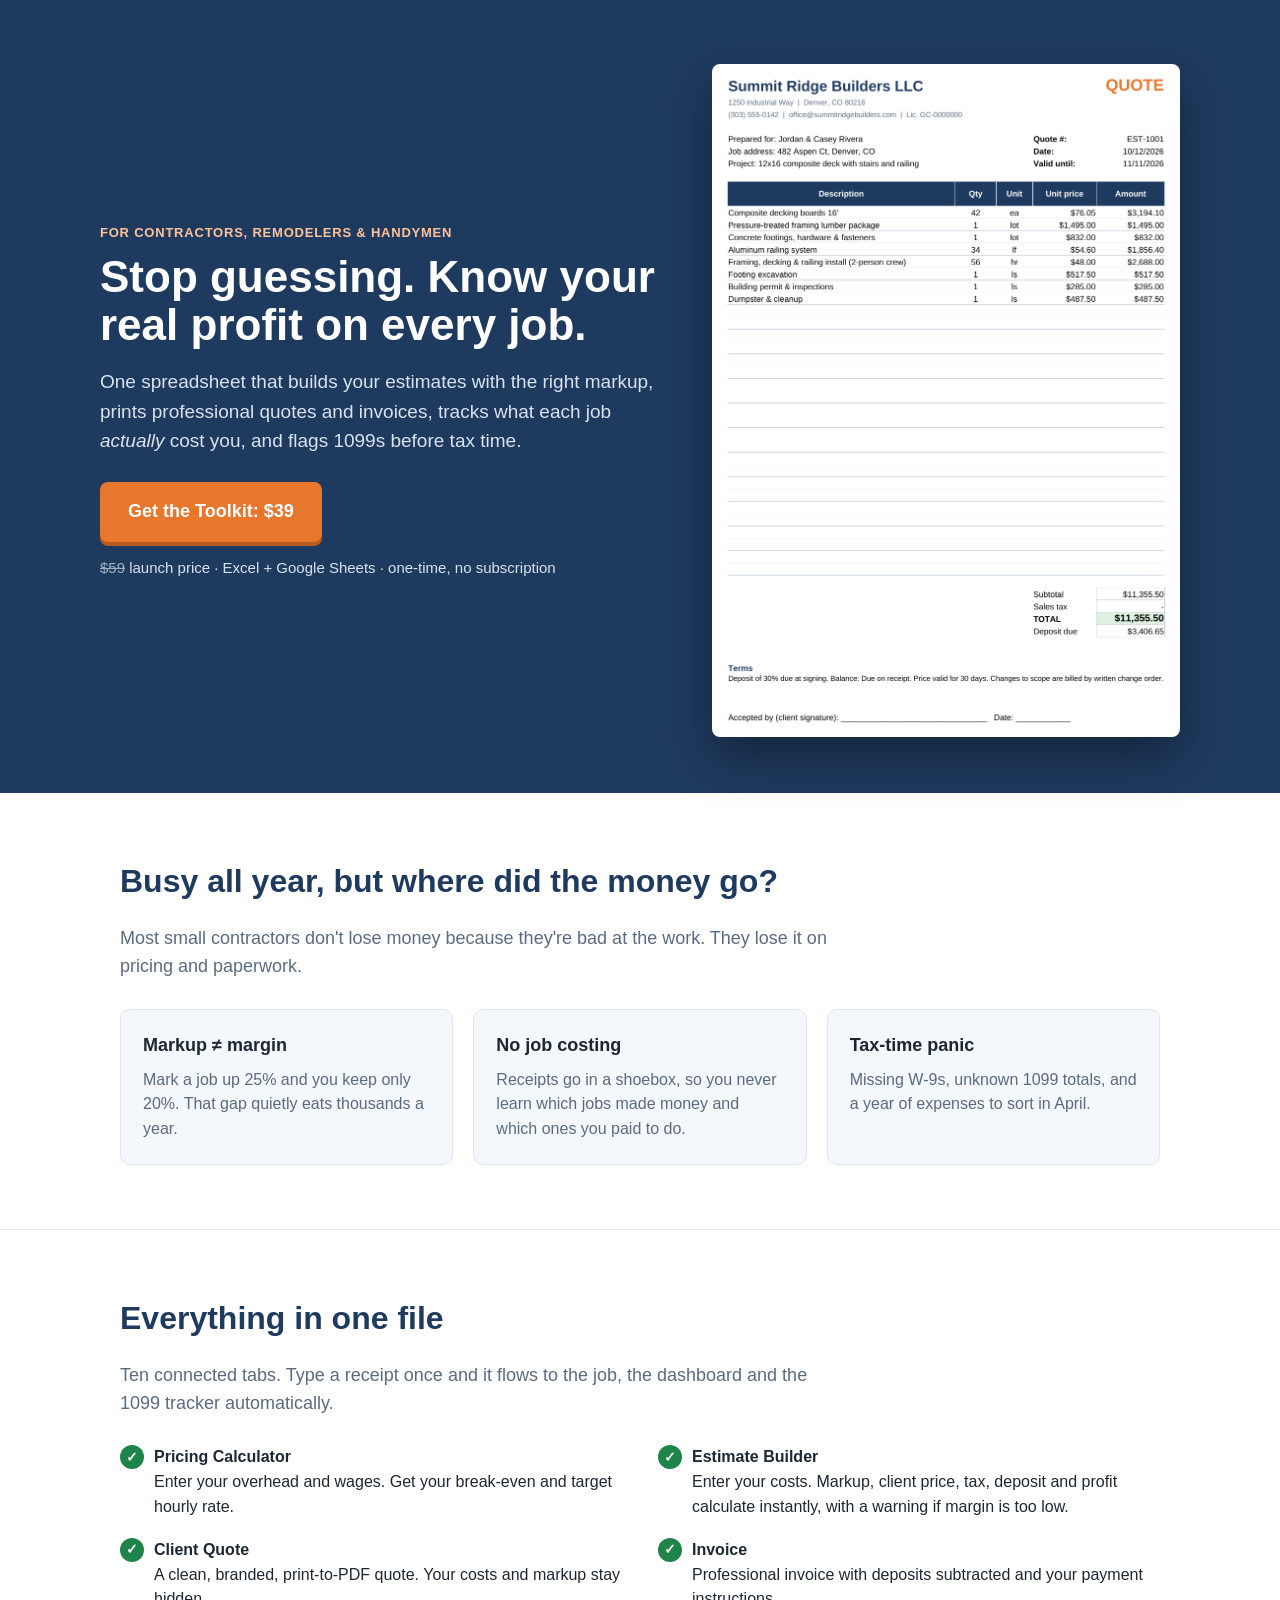
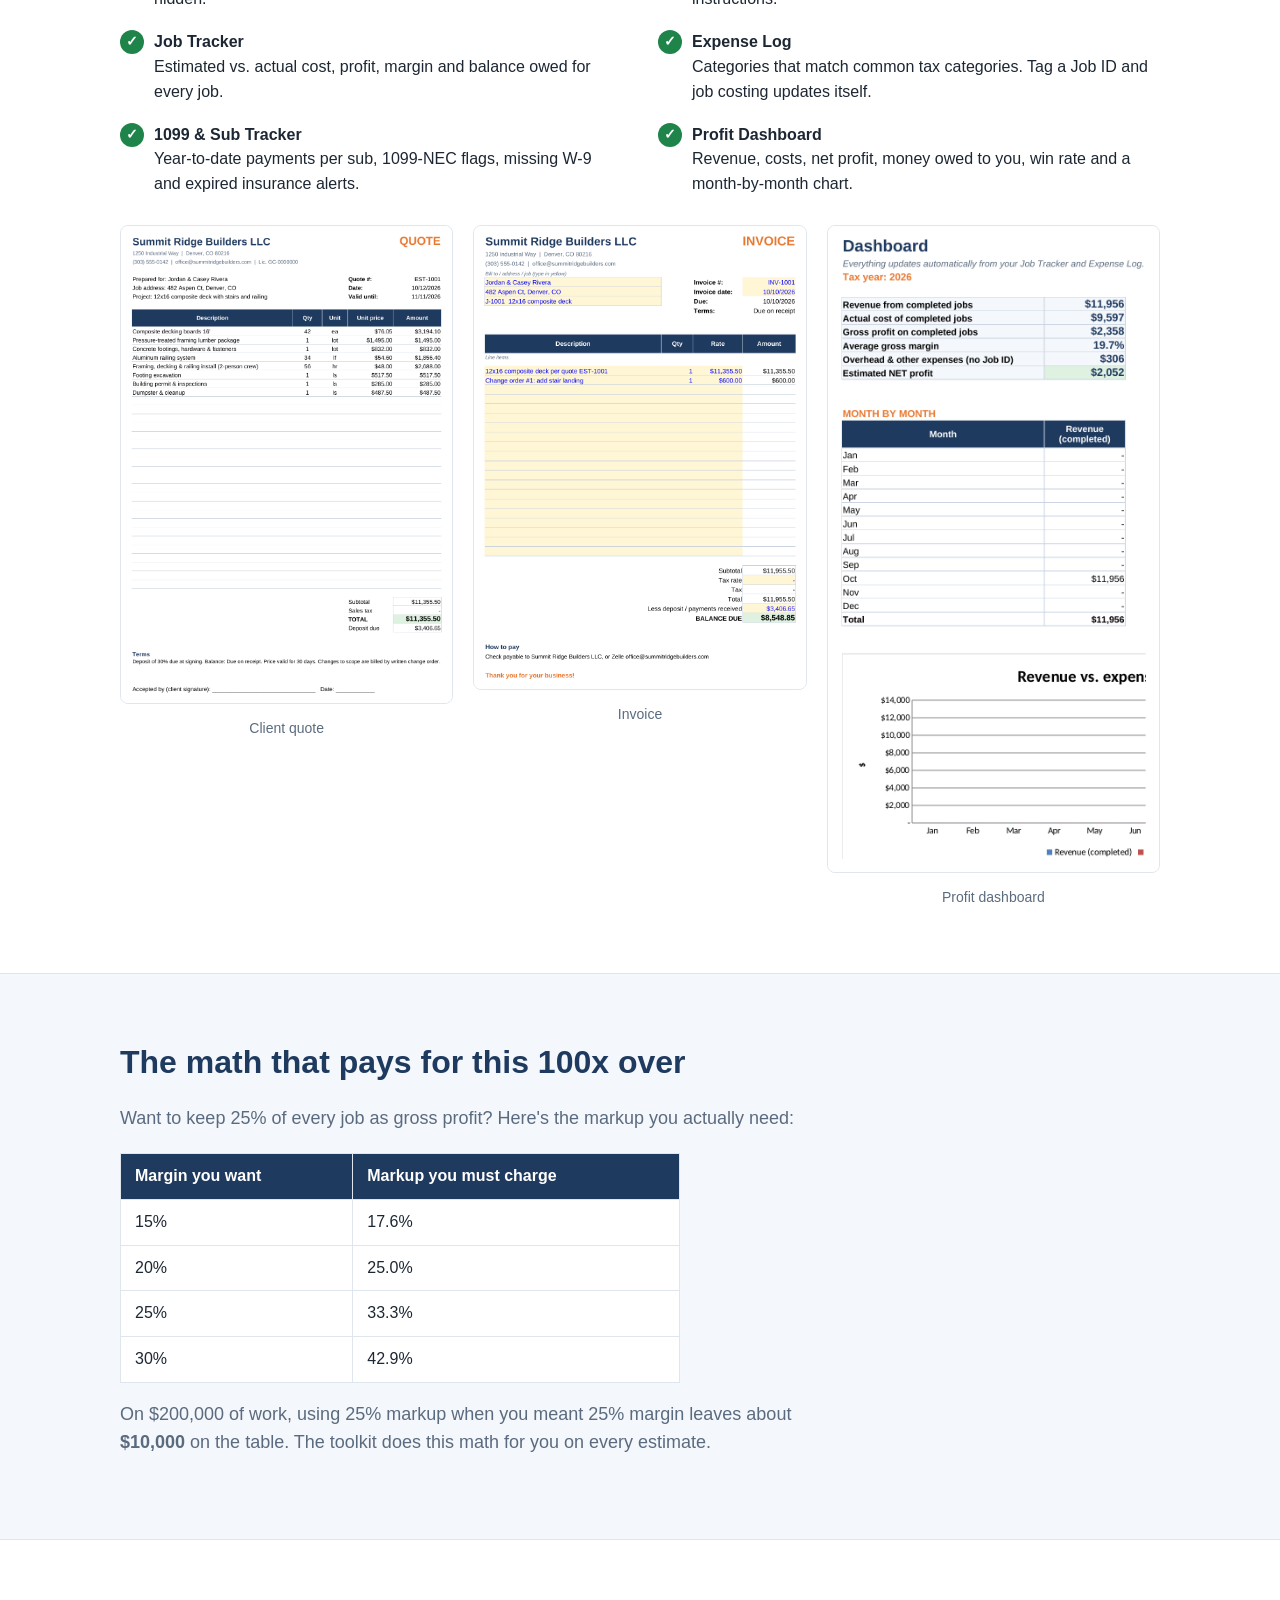
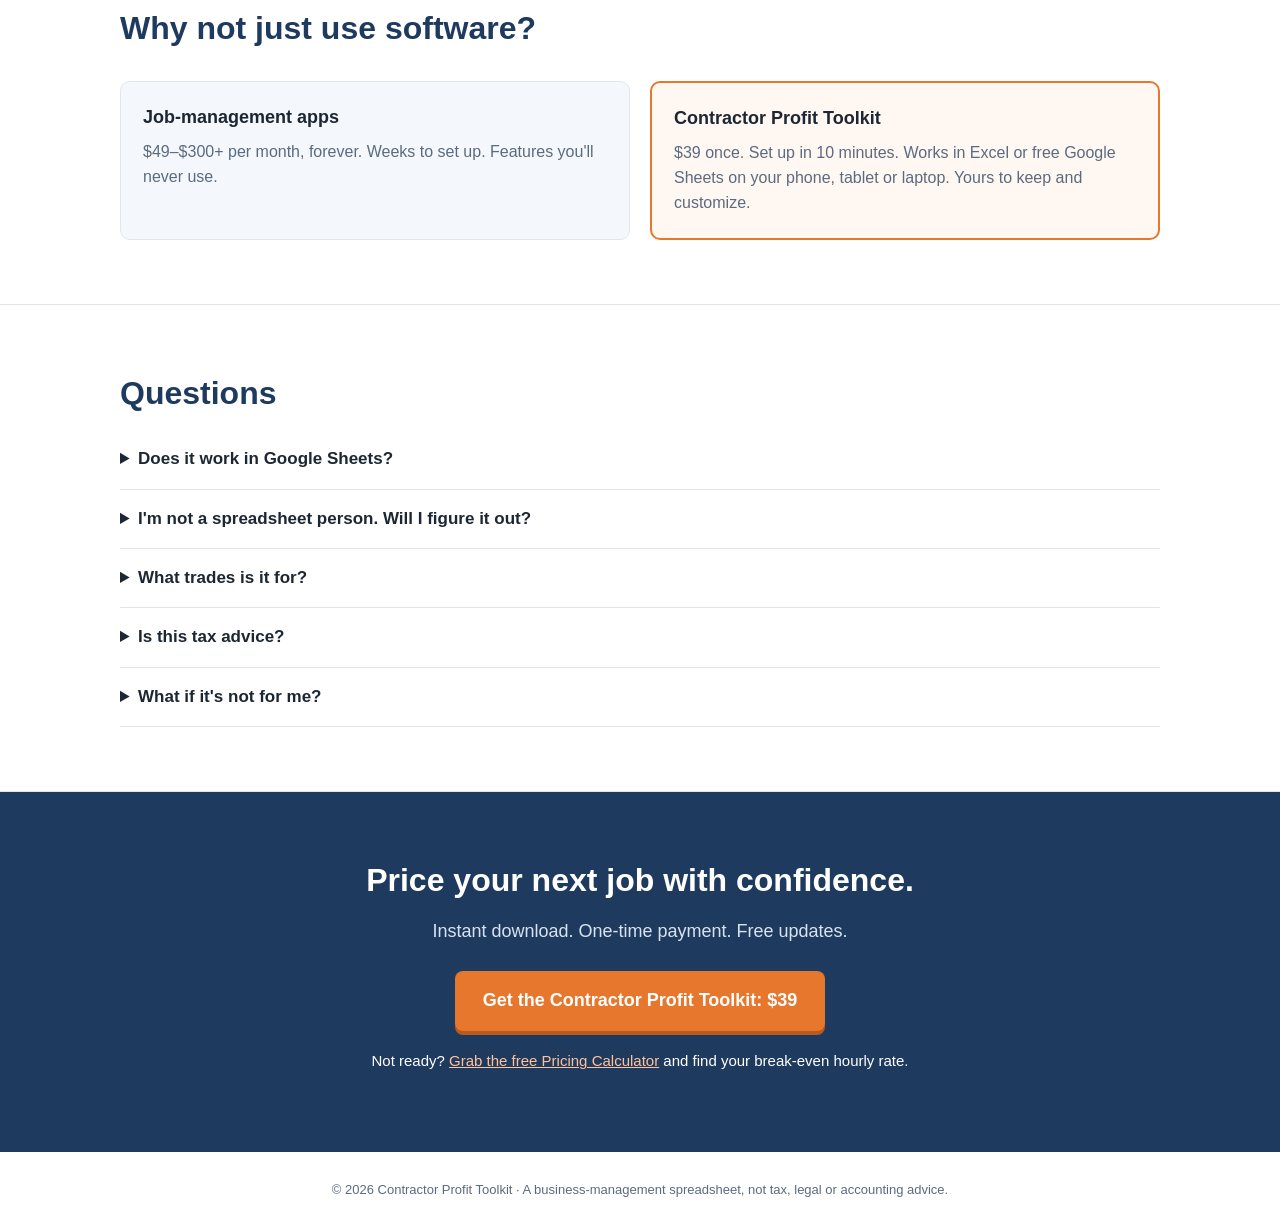
==== index.html @ 3cb9e43a "Add Contractor Profit Toolkit landing page Co-Authored-By: Claude Opus 5.5 <noreply@anthropic.com> C" ====
<!doctype html>
<html lang="en">
<head>
<meta charset="utf-8">
<meta name="viewport" content="width=device-width, initial-scale=1">
<title>Contractor Estimate &amp; Job Costing Spreadsheet (Excel + Google Sheets) | Contractor Profit Toolkit</title>
<meta name="description" content="Estimate builder with automatic markup, print-ready quotes and invoices, job costing, expense log, 1099 tracker and profit dashboard for contractors and handymen. Excel and Google Sheets. No monthly fee.">
<meta property="og:title" content="Contractor Profit Toolkit: know your real profit on every job">
<meta property="og:description" content="Estimates, quotes, invoices, job costing and 1099 tracking in one spreadsheet. Excel + Google Sheets. One-time price, no subscription.">
<meta property="og:image" content="img/cover.png">
<meta name="twitter:card" content="summary_large_image">
<style>
  :root{--navy:#1F3A5F;--orange:#E8772E;--ink:#1d2733;--muted:#5b6b7f;--bg:#ffffff;--soft:#f4f7fb;--line:#dfe6ee;--green:#1e8449}
  *{box-sizing:border-box}
  body{margin:0;font-family:-apple-system,BlinkMacSystemFont,"Segoe UI",Roboto,Arial,sans-serif;color:var(--ink);background:var(--bg);line-height:1.55}
  .wrap{max-width:1080px;margin:0 auto;padding:0 20px}
  header{background:var(--navy);color:#fff}
  .hero{display:grid;grid-template-columns:1.1fr .9fr;gap:40px;align-items:center;padding:64px 0 56px}
  .eyebrow{color:#ffc39b;font-weight:700;letter-spacing:.06em;text-transform:uppercase;font-size:13px}
  h1{font-size:44px;line-height:1.1;margin:10px 0 18px}
  .sub{font-size:19px;color:#d9e3ef;margin:0 0 26px}
  .btn{display:inline-block;background:var(--orange);color:#fff;text-decoration:none;font-weight:700;font-size:18px;padding:16px 28px;border-radius:8px;box-shadow:0 4px 0 #b95a1f}
  .btn:hover{filter:brightness(1.06)}
  .price{margin-top:14px;font-size:15px;color:#d9e3ef}
  .price s{opacity:.7}
  .hero img{width:100%;border-radius:8px;box-shadow:0 20px 50px rgba(0,0,0,.35);background:#fff}
  section{padding:64px 0;border-bottom:1px solid var(--line)}
  h2{font-size:32px;margin:0 0 12px;color:var(--navy)}
  .lead{font-size:18px;color:var(--muted);max-width:720px}
  .pain{display:grid;grid-template-columns:repeat(3,1fr);gap:20px;margin-top:28px}
  .card{background:var(--soft);border:1px solid var(--line);border-radius:10px;padding:22px}
  .card h3{margin:0 0 8px;font-size:18px}
  .card p{margin:0;color:var(--muted)}
  .feat{display:grid;grid-template-columns:repeat(2,1fr);gap:18px 36px;margin-top:28px}
  .feat div{padding-left:34px;position:relative}
  .feat div:before{content:"✓";position:absolute;left:0;top:0;color:#fff;background:var(--green);width:24px;height:24px;border-radius:50%;display:grid;place-items:center;font-weight:700;font-size:14px}
  .feat b{display:block}
  .shots{display:grid;grid-template-columns:repeat(3,1fr);gap:20px;margin-top:28px}
  .shots figure{margin:0}
  .shots img{width:100%;border:1px solid var(--line);border-radius:8px}
  .shots figcaption{font-size:14px;color:var(--muted);margin-top:6px;text-align:center}
  .math{background:var(--soft)}
  .math table{border-collapse:collapse;margin-top:20px;font-size:16px;width:100%;max-width:560px}
  .math td,.math th{border:1px solid var(--line);padding:10px 14px;text-align:left;background:#fff}
  .math th{background:var(--navy);color:#fff}
  .compare{display:grid;grid-template-columns:1fr 1fr;gap:20px;margin-top:28px}
  .compare .card.us{border:2px solid var(--orange);background:#fff7f1}
  .faq details{border-bottom:1px solid var(--line);padding:16px 0}
  .faq summary{font-weight:700;cursor:pointer;font-size:17px}
  .faq p{color:var(--muted);margin:10px 0 0}
  .final{text-align:center;background:var(--navy);color:#fff;border:0}
  .final h2{color:#fff}
  .final .lead{color:#d9e3ef;margin:0 auto 26px}
  .free{margin-top:18px;font-size:15px}
  .free a{color:#ffc39b}
  footer{padding:28px 0;color:var(--muted);font-size:13px;text-align:center}
  @media (max-width:820px){
    .hero{grid-template-columns:1fr;padding:44px 0}
    h1{font-size:34px}
    .pain,.shots,.feat,.compare{grid-template-columns:1fr}
  }
</style>
</head>
<body>
<header>
  <div class="wrap hero">
    <div>
      <div class="eyebrow">For contractors, remodelers &amp; handymen</div>
      <h1>Stop guessing. Know your real profit on every job.</h1>
      <p class="sub">One spreadsheet that builds your estimates with the right markup, prints professional quotes and invoices, tracks what each job <em>actually</em> cost you, and flags 1099s before tax time.</p>
      <a class="btn buy" href="#">Get the Toolkit: $39</a>
      <div class="price"><s>$59</s> launch price · Excel + Google Sheets · one-time, no subscription</div>
    </div>
    <img src="img/quote.png" alt="Print-ready client quote generated by the Contractor Profit Toolkit">
  </div>
</header>

<section>
  <div class="wrap">
    <h2>Busy all year, but where did the money go?</h2>
    <p class="lead">Most small contractors don't lose money because they're bad at the work. They lose it on pricing and paperwork.</p>
    <div class="pain">
      <div class="card"><h3>Markup ≠ margin</h3><p>Mark a job up 25% and you keep only 20%. That gap quietly eats thousands a year.</p></div>
      <div class="card"><h3>No job costing</h3><p>Receipts go in a shoebox, so you never learn which jobs made money and which ones you paid to do.</p></div>
      <div class="card"><h3>Tax-time panic</h3><p>Missing W-9s, unknown 1099 totals, and a year of expenses to sort in April.</p></div>
    </div>
  </div>
</section>

<section>
  <div class="wrap">
    <h2>Everything in one file</h2>
    <p class="lead">Ten connected tabs. Type a receipt once and it flows to the job, the dashboard and the 1099 tracker automatically.</p>
    <div class="feat">
      <div><b>Pricing Calculator</b>Enter your overhead and wages. Get your break-even and target hourly rate.</div>
      <div><b>Estimate Builder</b>Enter your costs. Markup, client price, tax, deposit and profit calculate instantly, with a warning if margin is too low.</div>
      <div><b>Client Quote</b>A clean, branded, print-to-PDF quote. Your costs and markup stay hidden.</div>
      <div><b>Invoice</b>Professional invoice with deposits subtracted and your payment instructions.</div>
      <div><b>Job Tracker</b>Estimated vs. actual cost, profit, margin and balance owed for every job.</div>
      <div><b>Expense Log</b>Categories that match common tax categories. Tag a Job ID and job costing updates itself.</div>
      <div><b>1099 &amp; Sub Tracker</b>Year-to-date payments per sub, 1099-NEC flags, missing W-9 and expired insurance alerts.</div>
      <div><b>Profit Dashboard</b>Revenue, costs, net profit, money owed to you, win rate and a month-by-month chart.</div>
    </div>
    <div class="shots">
      <figure><img src="img/quote.png" alt="Client quote" loading="lazy"><figcaption>Client quote</figcaption></figure>
      <figure><img src="img/invoice.png" alt="Invoice" loading="lazy"><figcaption>Invoice</figcaption></figure>
      <figure><img src="img/dashboard.png" alt="Profit dashboard" loading="lazy"><figcaption>Profit dashboard</figcaption></figure>
    </div>
  </div>
</section>

<section class="math">
  <div class="wrap">
    <h2>The math that pays for this 100x over</h2>
    <p class="lead">Want to keep 25% of every job as gross profit? Here's the markup you actually need:</p>
    <table>
      <tr><th>Margin you want</th><th>Markup you must charge</th></tr>
      <tr><td>15%</td><td>17.6%</td></tr>
      <tr><td>20%</td><td>25.0%</td></tr>
      <tr><td>25%</td><td>33.3%</td></tr>
      <tr><td>30%</td><td>42.9%</td></tr>
    </table>
    <p class="lead" style="margin-top:18px">On $200,000 of work, using 25% markup when you meant 25% margin leaves about <b>$10,000</b> on the table. The toolkit does this math for you on every estimate.</p>
  </div>
</section>

<section>
  <div class="wrap">
    <h2>Why not just use software?</h2>
    <div class="compare">
      <div class="card"><h3>Job-management apps</h3><p>$49–$300+ per month, forever. Weeks to set up. Features you'll never use.</p></div>
      <div class="card us"><h3>Contractor Profit Toolkit</h3><p>$39 once. Set up in 10 minutes. Works in Excel or free Google Sheets on your phone, tablet or laptop. Yours to keep and customize.</p></div>
    </div>
  </div>
</section>

<section class="faq">
  <div class="wrap">
    <h2>Questions</h2>
    <details><summary>Does it work in Google Sheets?</summary><p>Yes. Upload the file to Google Drive and open it with Google Sheets. Every formula, dropdown and chart works in both Google Sheets and Microsoft Excel.</p></details>
    <details><summary>I'm not a spreadsheet person. Will I figure it out?</summary><p>Yellow cells are where you type; everything else is automatic. It comes filled in with a sample deck job so you can see how it all connects before you enter your own.</p></details>
    <details><summary>What trades is it for?</summary><p>General contractors, remodelers, handymen, deck and fence builders, painters, flooring, roofing, landscaping, electricians, plumbers. Anyone who quotes jobs from materials, labor and subs.</p></details>
    <details><summary>Is this tax advice?</summary><p>No. It organizes your numbers so your accountant (or you) can file faster. The 1099 threshold is editable because tax rules change. Confirm specifics with a tax professional.</p></details>
    <details><summary>What if it's not for me?</summary><p>Email within 30 days and you'll get a full refund. No hard feelings.</p></details>
  </div>
</section>

<section class="final">
  <div class="wrap">
    <h2>Price your next job with confidence.</h2>
    <p class="lead">Instant download. One-time payment. Free updates.</p>
    <a class="btn buy" href="#">Get the Contractor Profit Toolkit: $39</a>
    <p class="free">Not ready? <a class="freelink" href="#">Grab the free Pricing Calculator</a> and find your break-even hourly rate.</p>
  </div>
</section>

<footer>
  <div class="wrap">© 2026 Contractor Profit Toolkit · A business-management spreadsheet, not tax, legal or accounting advice.</div>
</footer>

<script>
  // Set these after creating the Gumroad products.
  var BUY_URL = "https://linko42.gumroad.com/l/Contractor-toolkit";
  var FREE_URL = "https://linko42.gumroad.com/l/Free-version";
  document.querySelectorAll("a.buy").forEach(function (a) { a.href = BUY_URL; });
  document.querySelectorAll("a.freelink").forEach(function (a) { a.href = FREE_URL; });
</script>
</body>
</html>
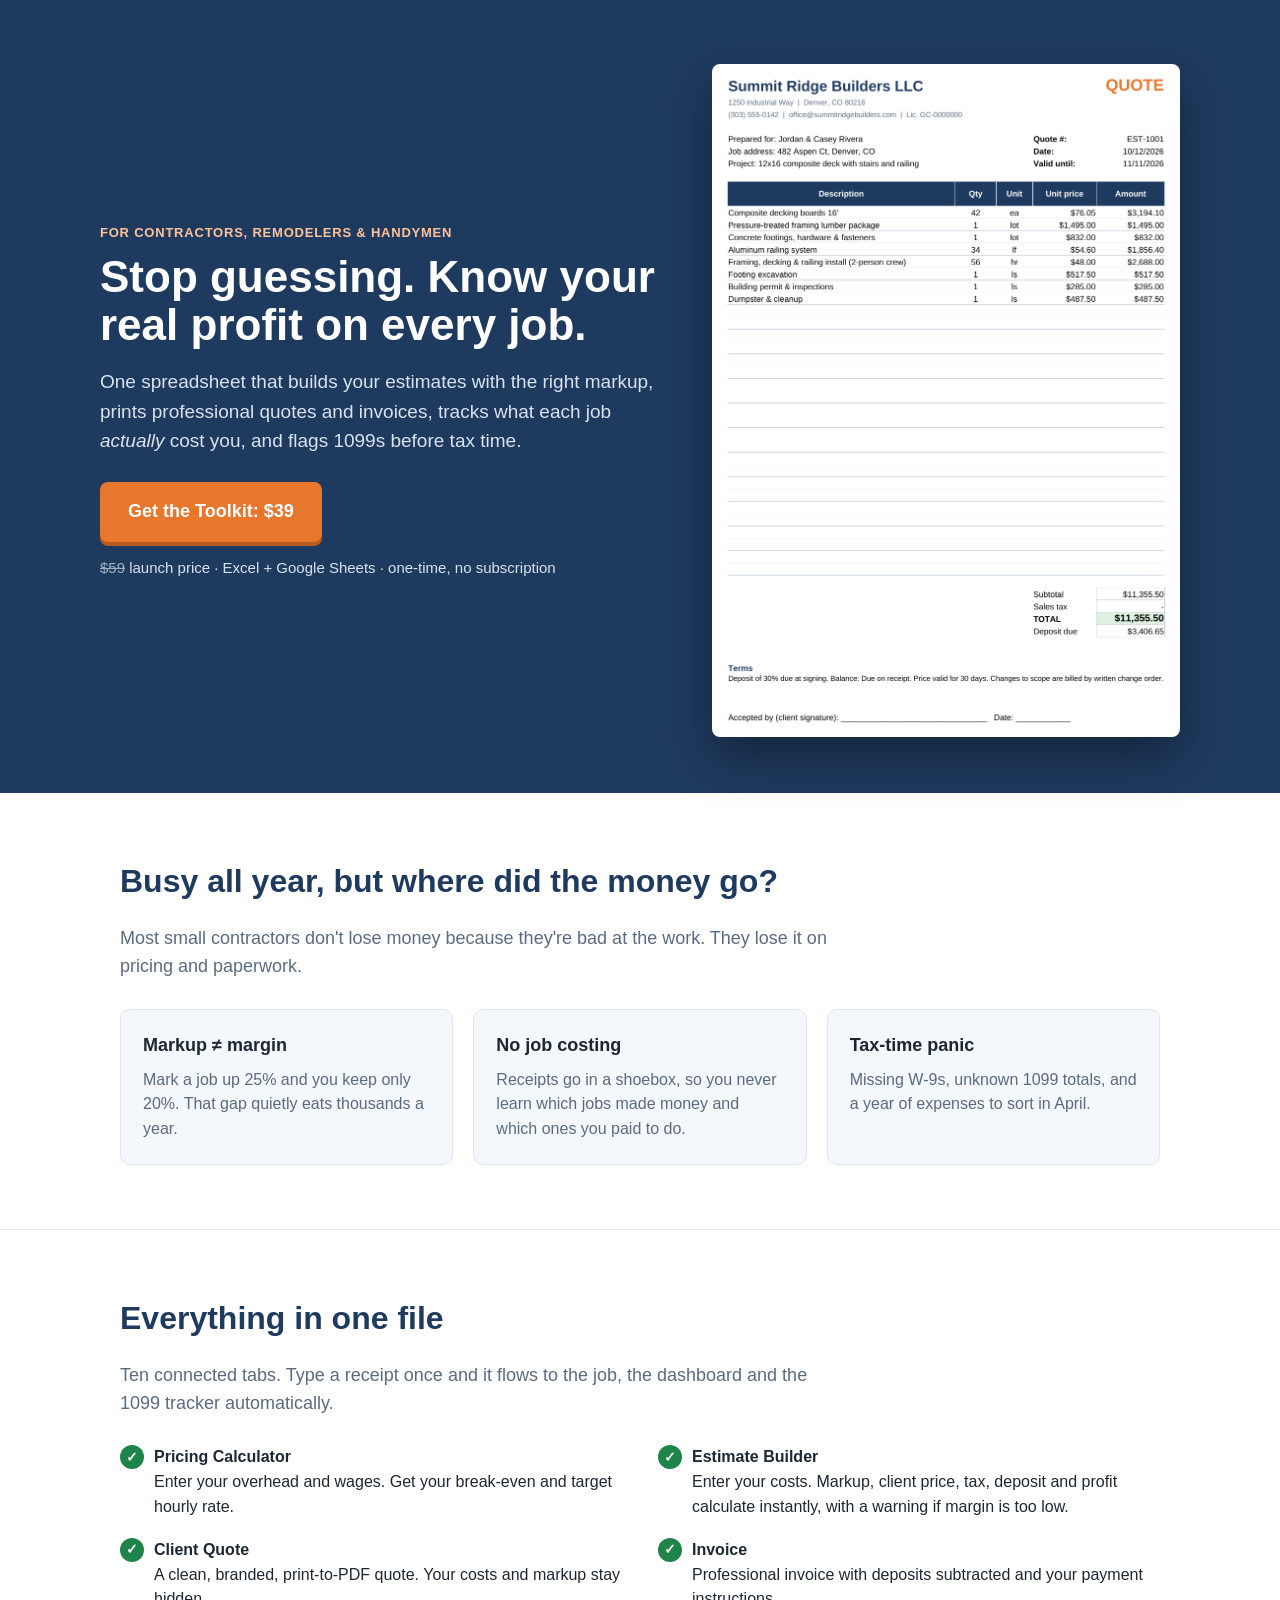
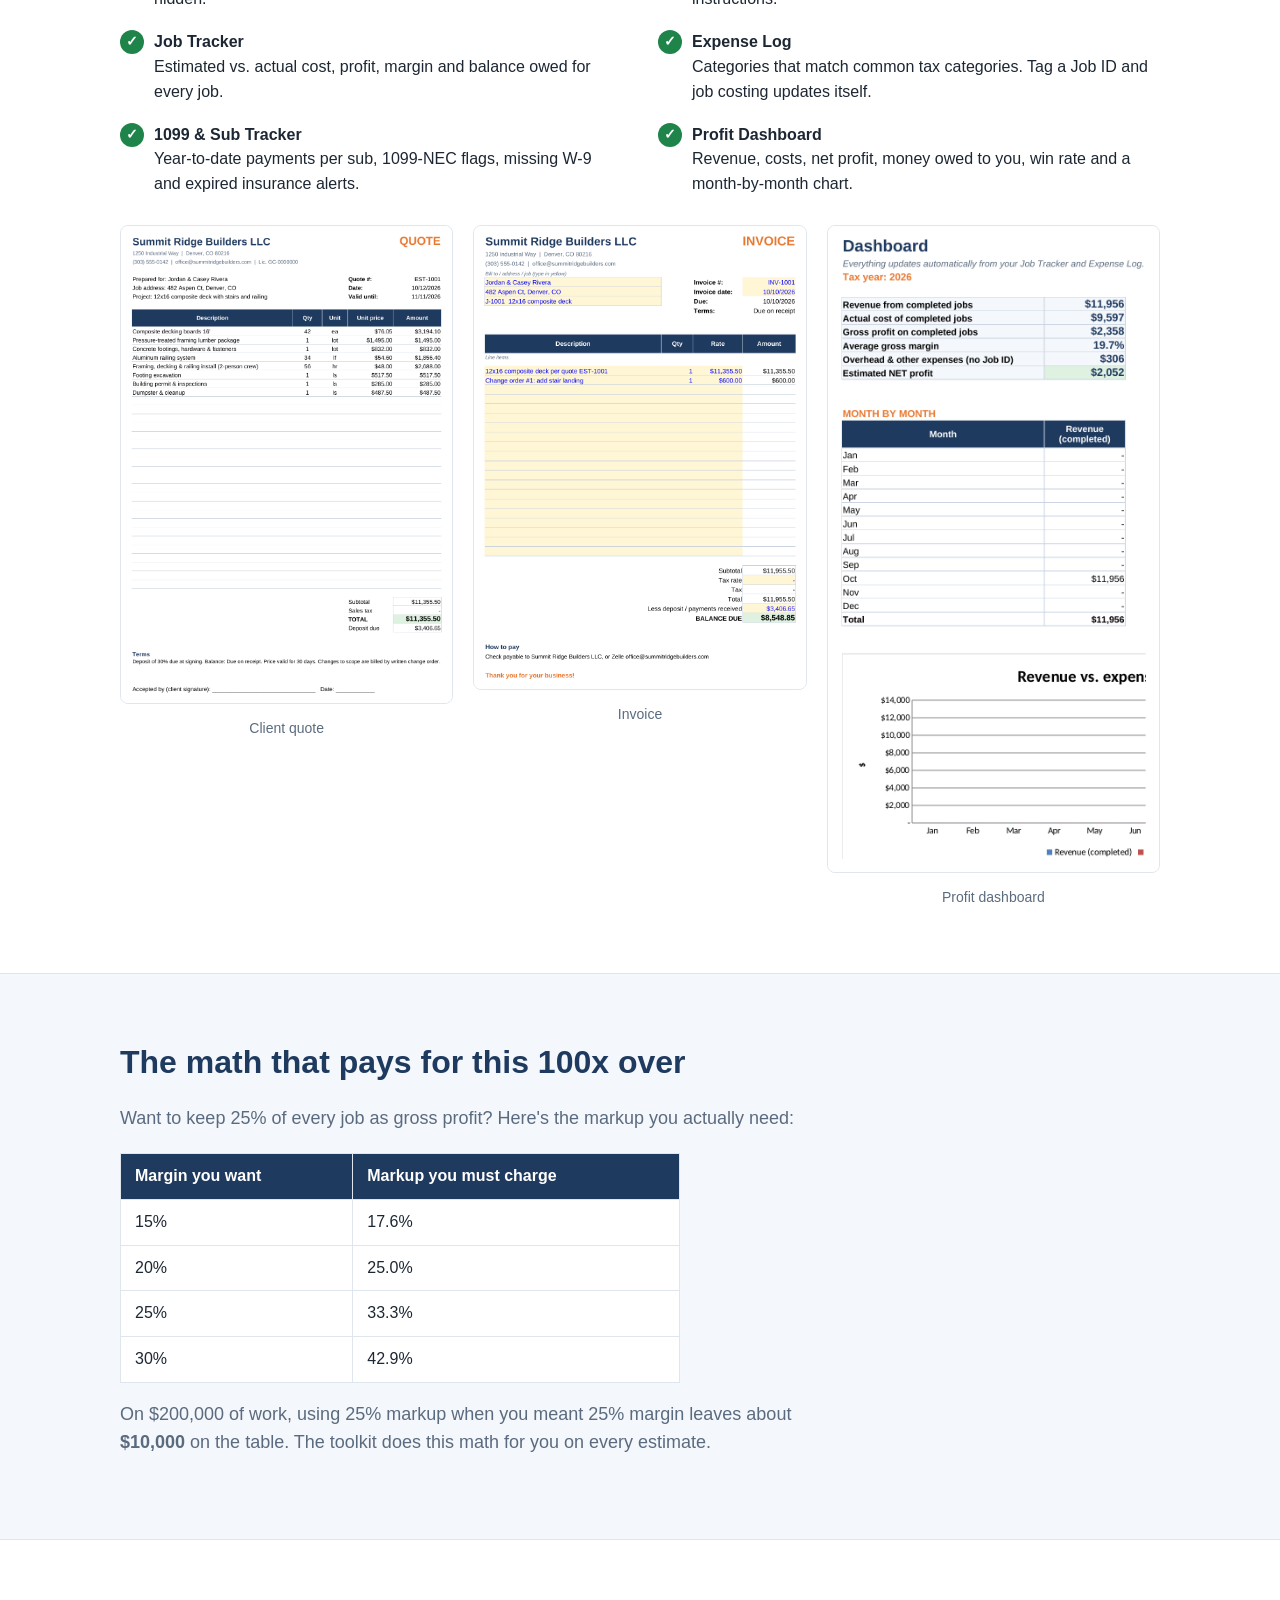
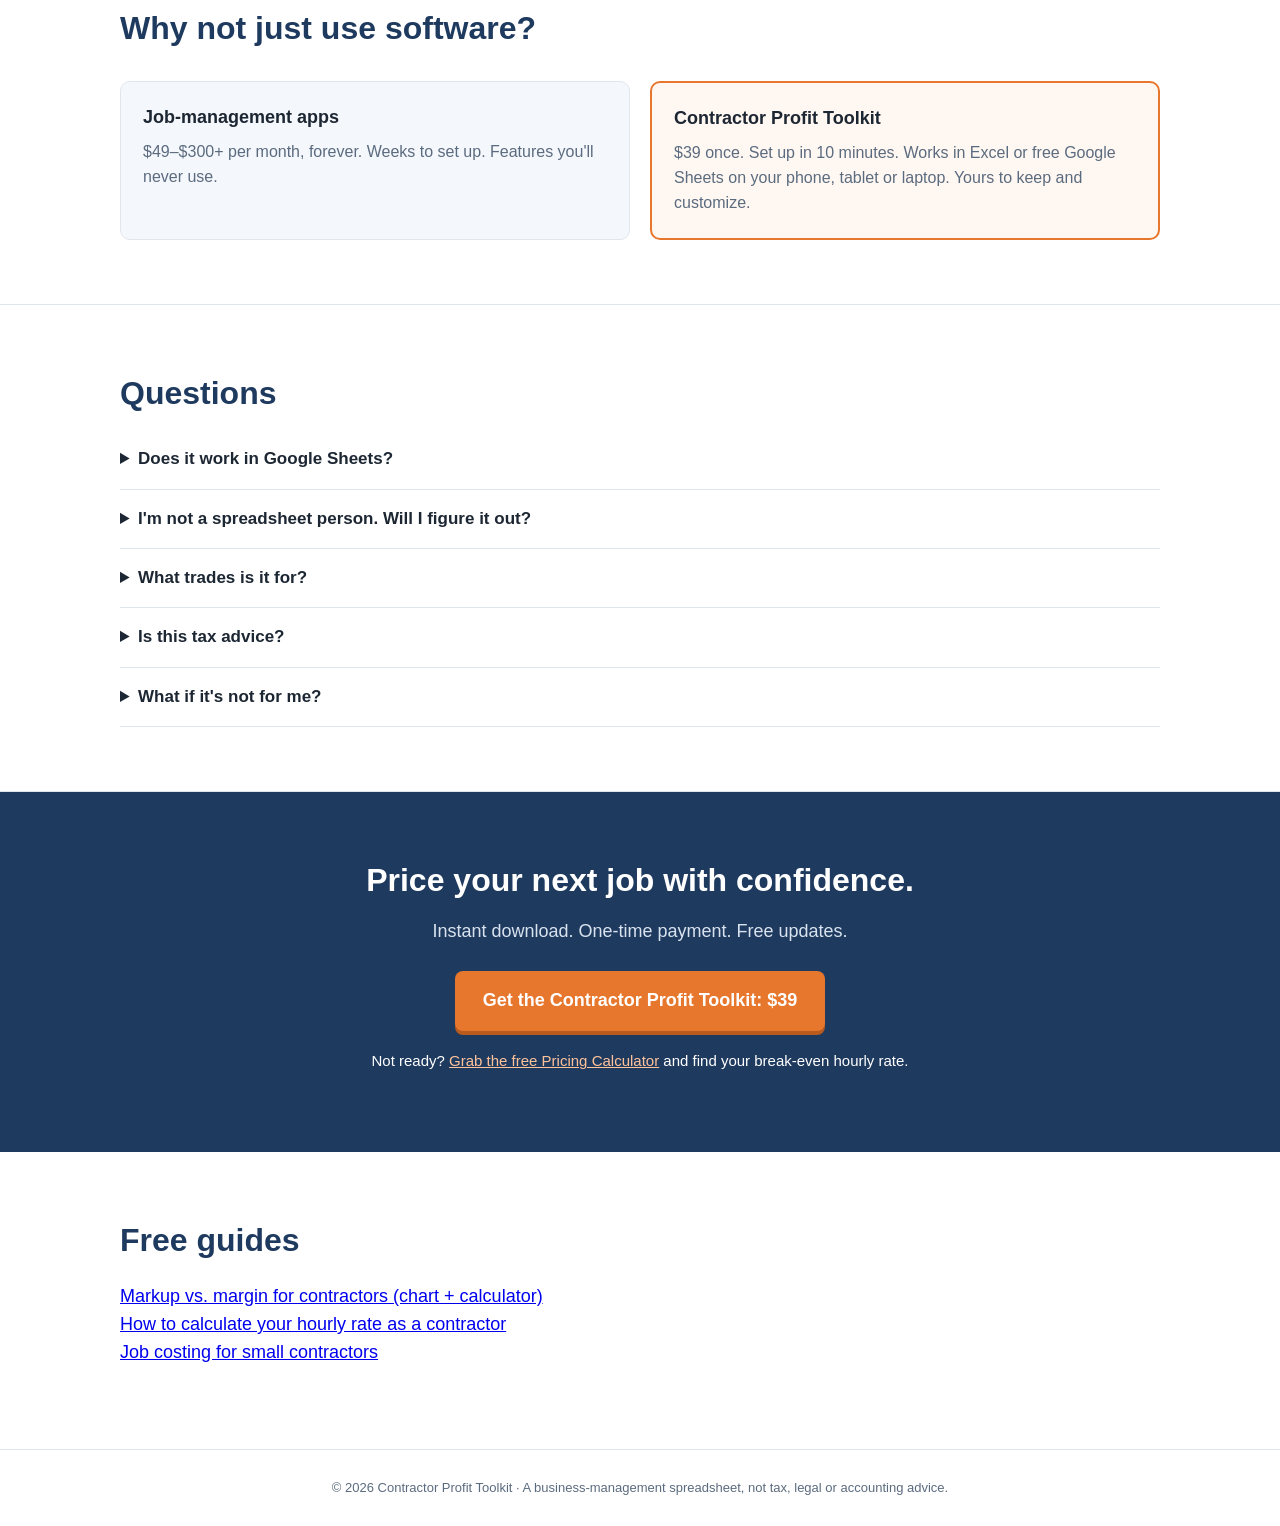
==== commit e9ccc458: "Add pricing guides with calculators, sitemap and robots.txt Co-Authored-By: Claude Opus 5.5 <noreply" ====
--- a/index.html
+++ b/index.html
@@ -8,6 +8,7 @@
 <meta property="og:title" content="Contractor Profit Toolkit: know your real profit on every job">
 <meta property="og:description" content="Estimates, quotes, invoices, job costing and 1099 tracking in one spreadsheet. Excel + Google Sheets. One-time price, no subscription.">
 <meta property="og:image" content="img/cover.png">
+<link rel="canonical" href="https://hoodmember.github.io/contractor-toolkit/">
 <meta name="twitter:card" content="summary_large_image">
 <style>
   :root{--navy:#1F3A5F;--orange:#E8772E;--ink:#1d2733;--muted:#5b6b7f;--bg:#ffffff;--soft:#f4f7fb;--line:#dfe6ee;--green:#1e8449}
@@ -154,6 +155,15 @@
   </div>
 </section>
 
+<section>
+  <div class="wrap">
+    <h2>Free guides</h2>
+    <p class="lead"><a href="guides/markup-vs-margin.html">Markup vs. margin for contractors (chart + calculator)</a><br>
+    <a href="guides/contractor-hourly-rate.html">How to calculate your hourly rate as a contractor</a><br>
+    <a href="guides/job-costing.html">Job costing for small contractors</a></p>
+  </div>
+</section>
+
 <footer>
   <div class="wrap">© 2026 Contractor Profit Toolkit · A business-management spreadsheet, not tax, legal or accounting advice.</div>
 </footer>
